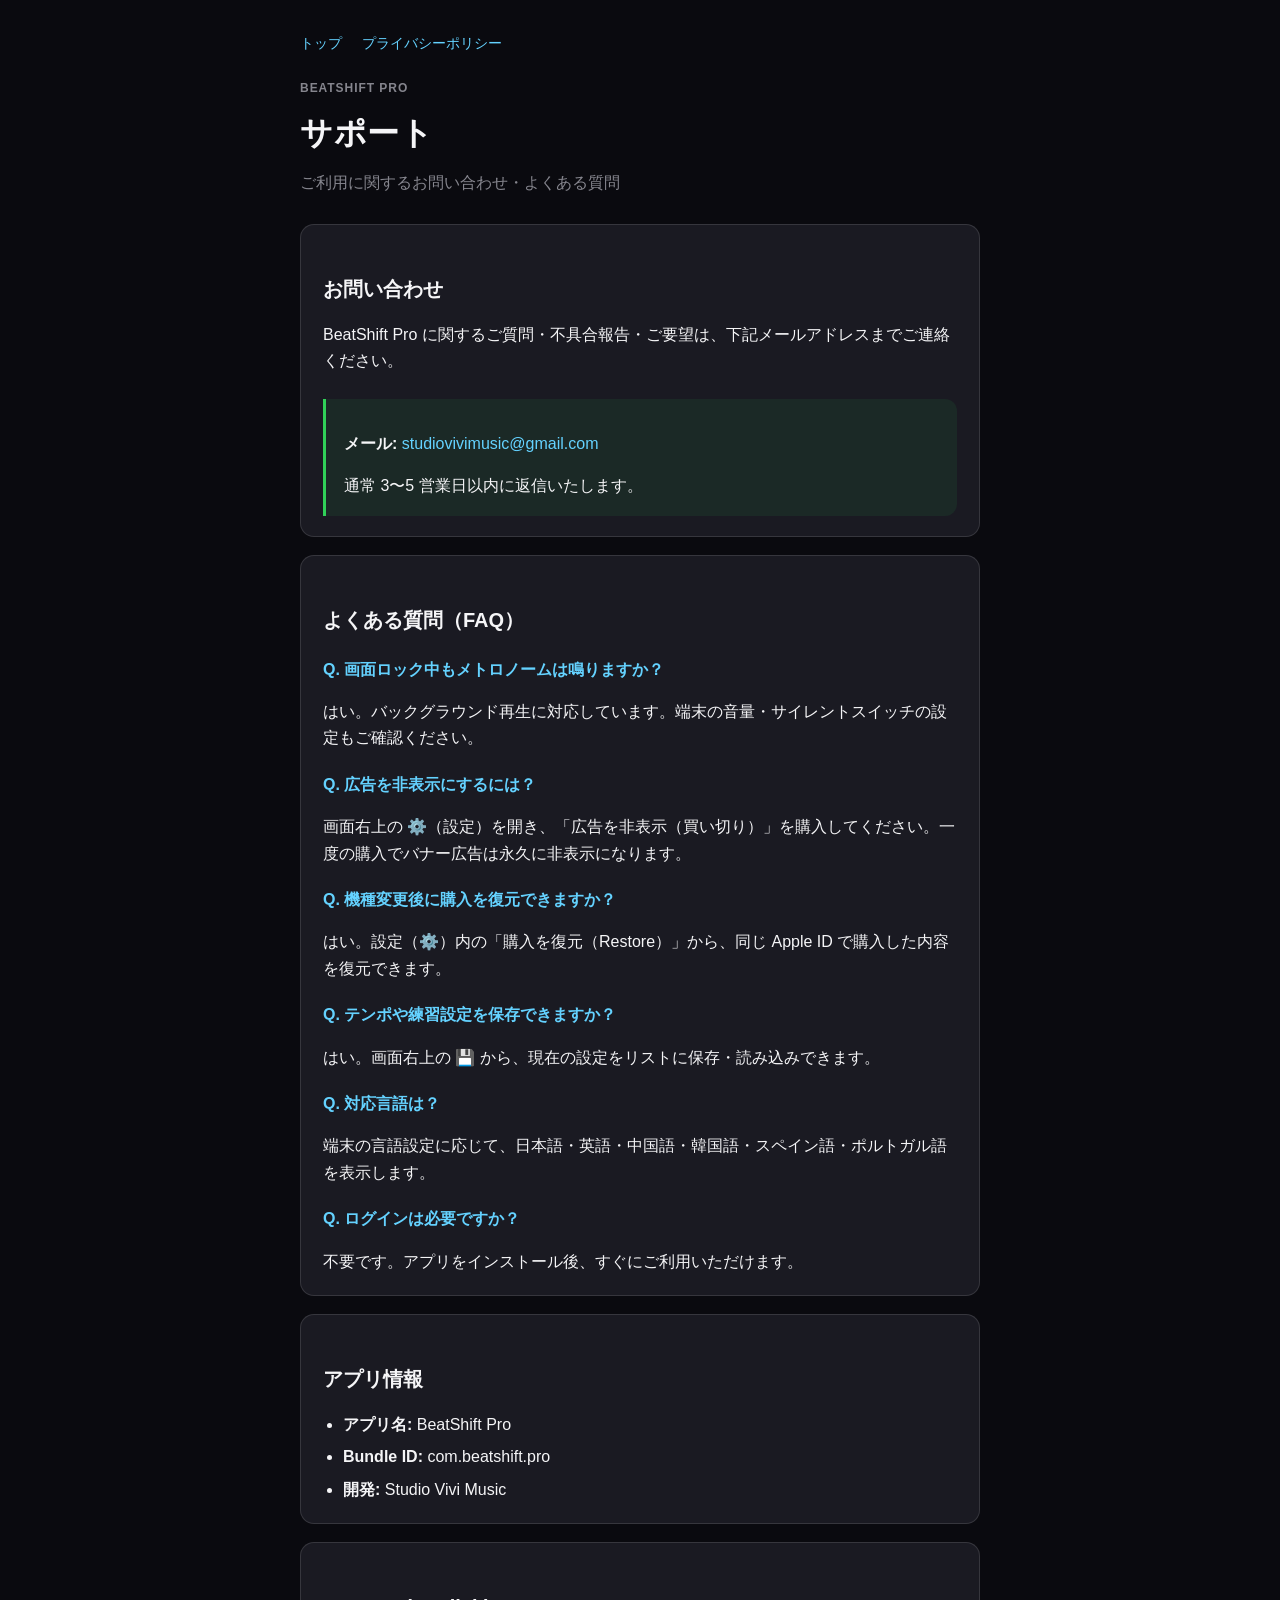
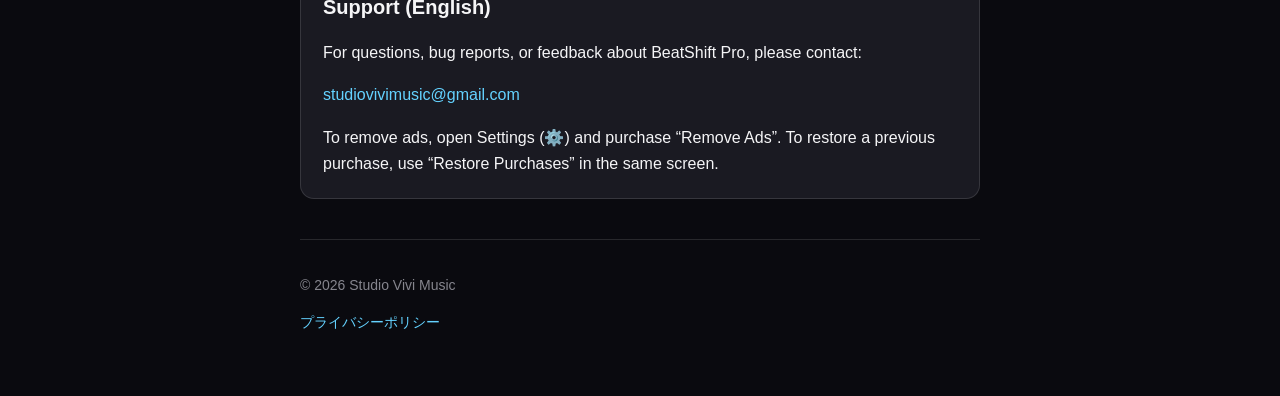
==== docs/support.html @ 6d374716 "Add GitHub Pages support and privacy policy" ====
<!DOCTYPE html>
<html lang="ja">
<head>
  <meta charset="UTF-8">
  <meta name="viewport" content="width=device-width, initial-scale=1">
  <title>サポート — BeatShift Pro</title>
  <link rel="stylesheet" href="style.css">
</head>
<body>
  <main class="container">
    <nav class="topnav">
      <a href="index.html">トップ</a>
      <a href="privacy.html">プライバシーポリシー</a>
    </nav>

    <header class="hero">
      <p class="eyebrow">BeatShift Pro</p>
      <h1>サポート</h1>
      <p class="lead">ご利用に関するお問い合わせ・よくある質問</p>
    </header>

    <section class="panel">
      <h2>お問い合わせ</h2>
      <p>BeatShift Pro に関するご質問・不具合報告・ご要望は、下記メールアドレスまでご連絡ください。</p>
      <div class="contact-box">
        <p><strong>メール:</strong> <a href="mailto:studiovivimusic@gmail.com">studiovivimusic@gmail.com</a></p>
        <p>通常 3〜5 営業日以内に返信いたします。</p>
      </div>
    </section>

    <section class="panel">
      <h2>よくある質問（FAQ）</h2>

      <h3>Q. 画面ロック中もメトロノームは鳴りますか？</h3>
      <p>はい。バックグラウンド再生に対応しています。端末の音量・サイレントスイッチの設定もご確認ください。</p>

      <h3>Q. 広告を非表示にするには？</h3>
      <p>画面右上の ⚙️（設定）を開き、「広告を非表示（買い切り）」を購入してください。一度の購入でバナー広告は永久に非表示になります。</p>

      <h3>Q. 機種変更後に購入を復元できますか？</h3>
      <p>はい。設定（⚙️）内の「購入を復元（Restore）」から、同じ Apple ID で購入した内容を復元できます。</p>

      <h3>Q. テンポや練習設定を保存できますか？</h3>
      <p>はい。画面右上の 💾 から、現在の設定をリストに保存・読み込みできます。</p>

      <h3>Q. 対応言語は？</h3>
      <p>端末の言語設定に応じて、日本語・英語・中国語・韓国語・スペイン語・ポルトガル語を表示します。</p>

      <h3>Q. ログインは必要ですか？</h3>
      <p>不要です。アプリをインストール後、すぐにご利用いただけます。</p>
    </section>

    <section class="panel">
      <h2>アプリ情報</h2>
      <ul>
        <li><strong>アプリ名:</strong> BeatShift Pro</li>
        <li><strong>Bundle ID:</strong> com.beatshift.pro</li>
        <li><strong>開発:</strong> Studio Vivi Music</li>
      </ul>
    </section>

    <section class="panel">
      <h2>Support (English)</h2>
      <p>For questions, bug reports, or feedback about BeatShift Pro, please contact:</p>
      <p><a href="mailto:studiovivimusic@gmail.com">studiovivimusic@gmail.com</a></p>
      <p>To remove ads, open Settings (⚙️) and purchase “Remove Ads”. To restore a previous purchase, use “Restore Purchases” in the same screen.</p>
    </section>

    <footer>
      <p>© 2026 Studio Vivi Music</p>
      <p><a href="privacy.html">プライバシーポリシー</a></p>
    </footer>
  </main>
</body>
</html>
---- docs/style.css ----
:root {
  --bg: #0a0a0f;
  --surface: #1a1a22;
  --border: rgba(255, 255, 255, 0.12);
  --text: #f5f5f7;
  --muted: rgba(235, 235, 245, 0.55);
  --accent: #64d2ff;
  --green: #30d158;
}

* {
  box-sizing: border-box;
}

body {
  margin: 0;
  font-family: -apple-system, BlinkMacSystemFont, "Segoe UI", Roboto, "Hiragino Sans", "Noto Sans JP", sans-serif;
  background: var(--bg);
  color: var(--text);
  line-height: 1.65;
}

a {
  color: var(--accent);
  text-decoration: none;
}

a:hover {
  text-decoration: underline;
}

.container {
  max-width: 720px;
  margin: 0 auto;
  padding: 32px 20px 48px;
}

.hero {
  margin-bottom: 28px;
}

.eyebrow {
  margin: 0 0 8px;
  font-size: 12px;
  font-weight: 700;
  letter-spacing: 0.08em;
  text-transform: uppercase;
  color: var(--muted);
}

h1 {
  margin: 0 0 10px;
  font-size: 2rem;
  letter-spacing: 0.02em;
}

h2 {
  margin: 28px 0 12px;
  font-size: 1.25rem;
}

h3 {
  margin: 20px 0 8px;
  font-size: 1rem;
  color: var(--accent);
}

.lead {
  margin: 0;
  color: var(--muted);
}

.topnav {
  margin-bottom: 24px;
  font-size: 14px;
}

.topnav a {
  margin-right: 16px;
}

.cards {
  display: grid;
  gap: 14px;
  margin: 24px 0 32px;
}

.card {
  display: block;
  padding: 18px 20px;
  background: var(--surface);
  border: 1px solid var(--border);
  border-radius: 14px;
  color: inherit;
  text-decoration: none;
  transition: border-color 0.15s ease;
}

.card:hover {
  border-color: rgba(100, 210, 255, 0.45);
  text-decoration: none;
}

.card h2 {
  margin: 0 0 6px;
  font-size: 1.1rem;
}

.card p {
  margin: 0;
  color: var(--muted);
  font-size: 14px;
}

.panel {
  padding: 20px 22px;
  background: var(--surface);
  border: 1px solid var(--border);
  border-radius: 14px;
  margin-bottom: 18px;
}

.panel p:last-child,
.panel ul:last-child {
  margin-bottom: 0;
}

ul, ol {
  padding-left: 1.25rem;
}

li + li {
  margin-top: 6px;
}

.note {
  padding: 16px 18px;
  border: 1px dashed var(--border);
  border-radius: 12px;
  color: var(--muted);
  font-size: 14px;
}

.note h2 {
  margin-top: 0;
  font-size: 1rem;
  color: var(--text);
}

code {
  padding: 2px 6px;
  border-radius: 6px;
  background: rgba(255, 255, 255, 0.06);
  font-size: 0.92em;
  word-break: break-all;
}

.contact-box {
  margin-top: 24px;
  padding: 16px 18px;
  border-left: 3px solid var(--green);
  background: rgba(48, 209, 88, 0.08);
  border-radius: 0 12px 12px 0;
}

footer {
  margin-top: 40px;
  padding-top: 20px;
  border-top: 1px solid var(--border);
  color: var(--muted);
  font-size: 14px;
}

@media (max-width: 480px) {
  h1 {
    font-size: 1.65rem;
  }
}
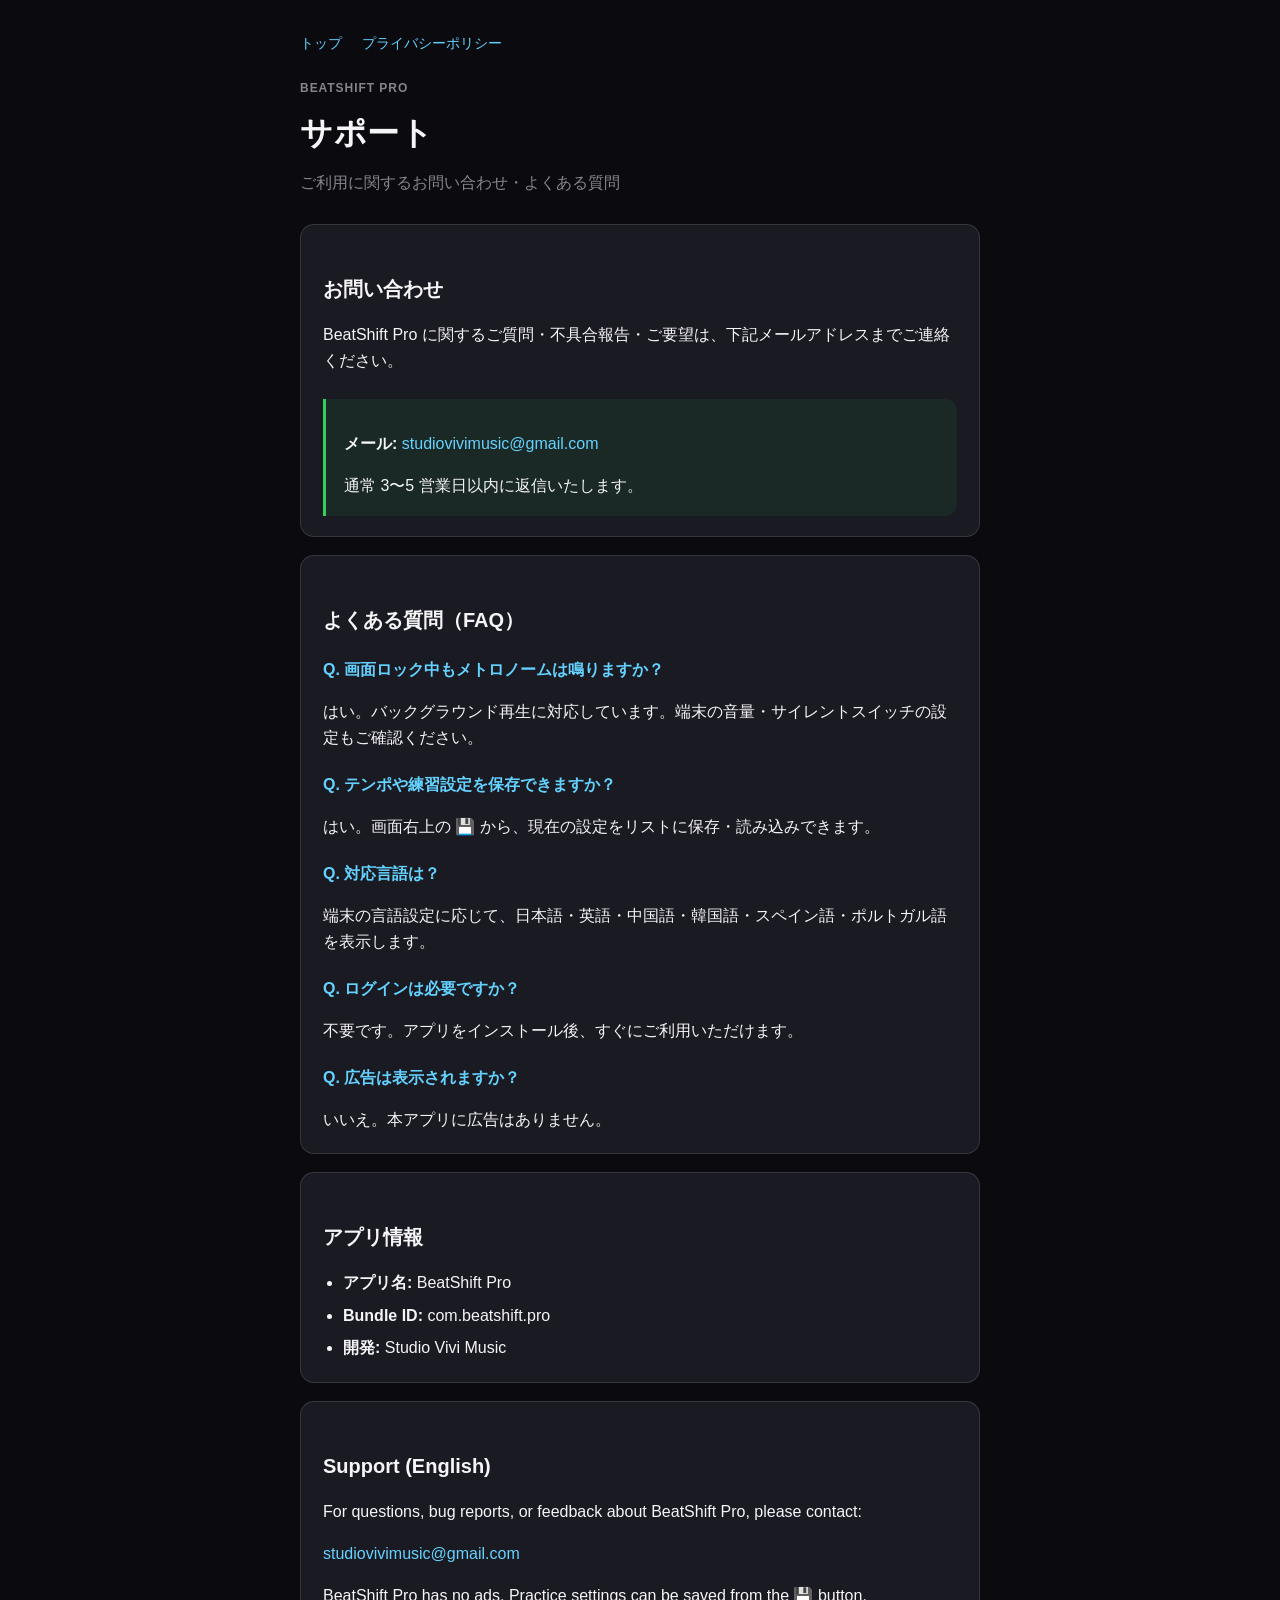
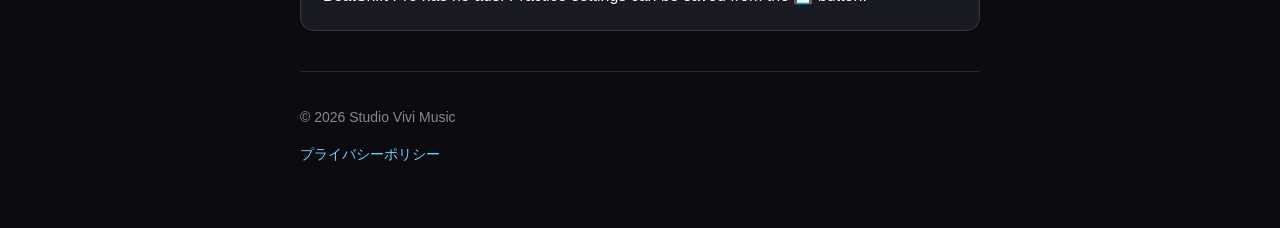
==== commit a4ca47ce: "Remove ads/IAP and harden odd-time playback. Drop AdMob and remove-ads purchase, rebalance the main " ====
--- a/docs/support.html
+++ b/docs/support.html
@@ -34,12 +34,6 @@
       <h3>Q. 画面ロック中もメトロノームは鳴りますか？</h3>
       <p>はい。バックグラウンド再生に対応しています。端末の音量・サイレントスイッチの設定もご確認ください。</p>
 
-      <h3>Q. 広告を非表示にするには？</h3>
-      <p>画面右上の ⚙️（設定）を開き、「広告を非表示（買い切り）」を購入してください。一度の購入でバナー広告は永久に非表示になります。</p>
-
-      <h3>Q. 機種変更後に購入を復元できますか？</h3>
-      <p>はい。設定（⚙️）内の「購入を復元（Restore）」から、同じ Apple ID で購入した内容を復元できます。</p>
-
       <h3>Q. テンポや練習設定を保存できますか？</h3>
       <p>はい。画面右上の 💾 から、現在の設定をリストに保存・読み込みできます。</p>
 
@@ -48,6 +42,9 @@
 
       <h3>Q. ログインは必要ですか？</h3>
       <p>不要です。アプリをインストール後、すぐにご利用いただけます。</p>
+
+      <h3>Q. 広告は表示されますか？</h3>
+      <p>いいえ。本アプリに広告はありません。</p>
     </section>
 
     <section class="panel">
@@ -63,7 +60,7 @@
       <h2>Support (English)</h2>
       <p>For questions, bug reports, or feedback about BeatShift Pro, please contact:</p>
       <p><a href="mailto:studiovivimusic@gmail.com">studiovivimusic@gmail.com</a></p>
-      <p>To remove ads, open Settings (⚙️) and purchase “Remove Ads”. To restore a previous purchase, use “Restore Purchases” in the same screen.</p>
+      <p>BeatShift Pro has no ads. Practice settings can be saved from the 💾 button.</p>
     </section>
 
     <footer>
